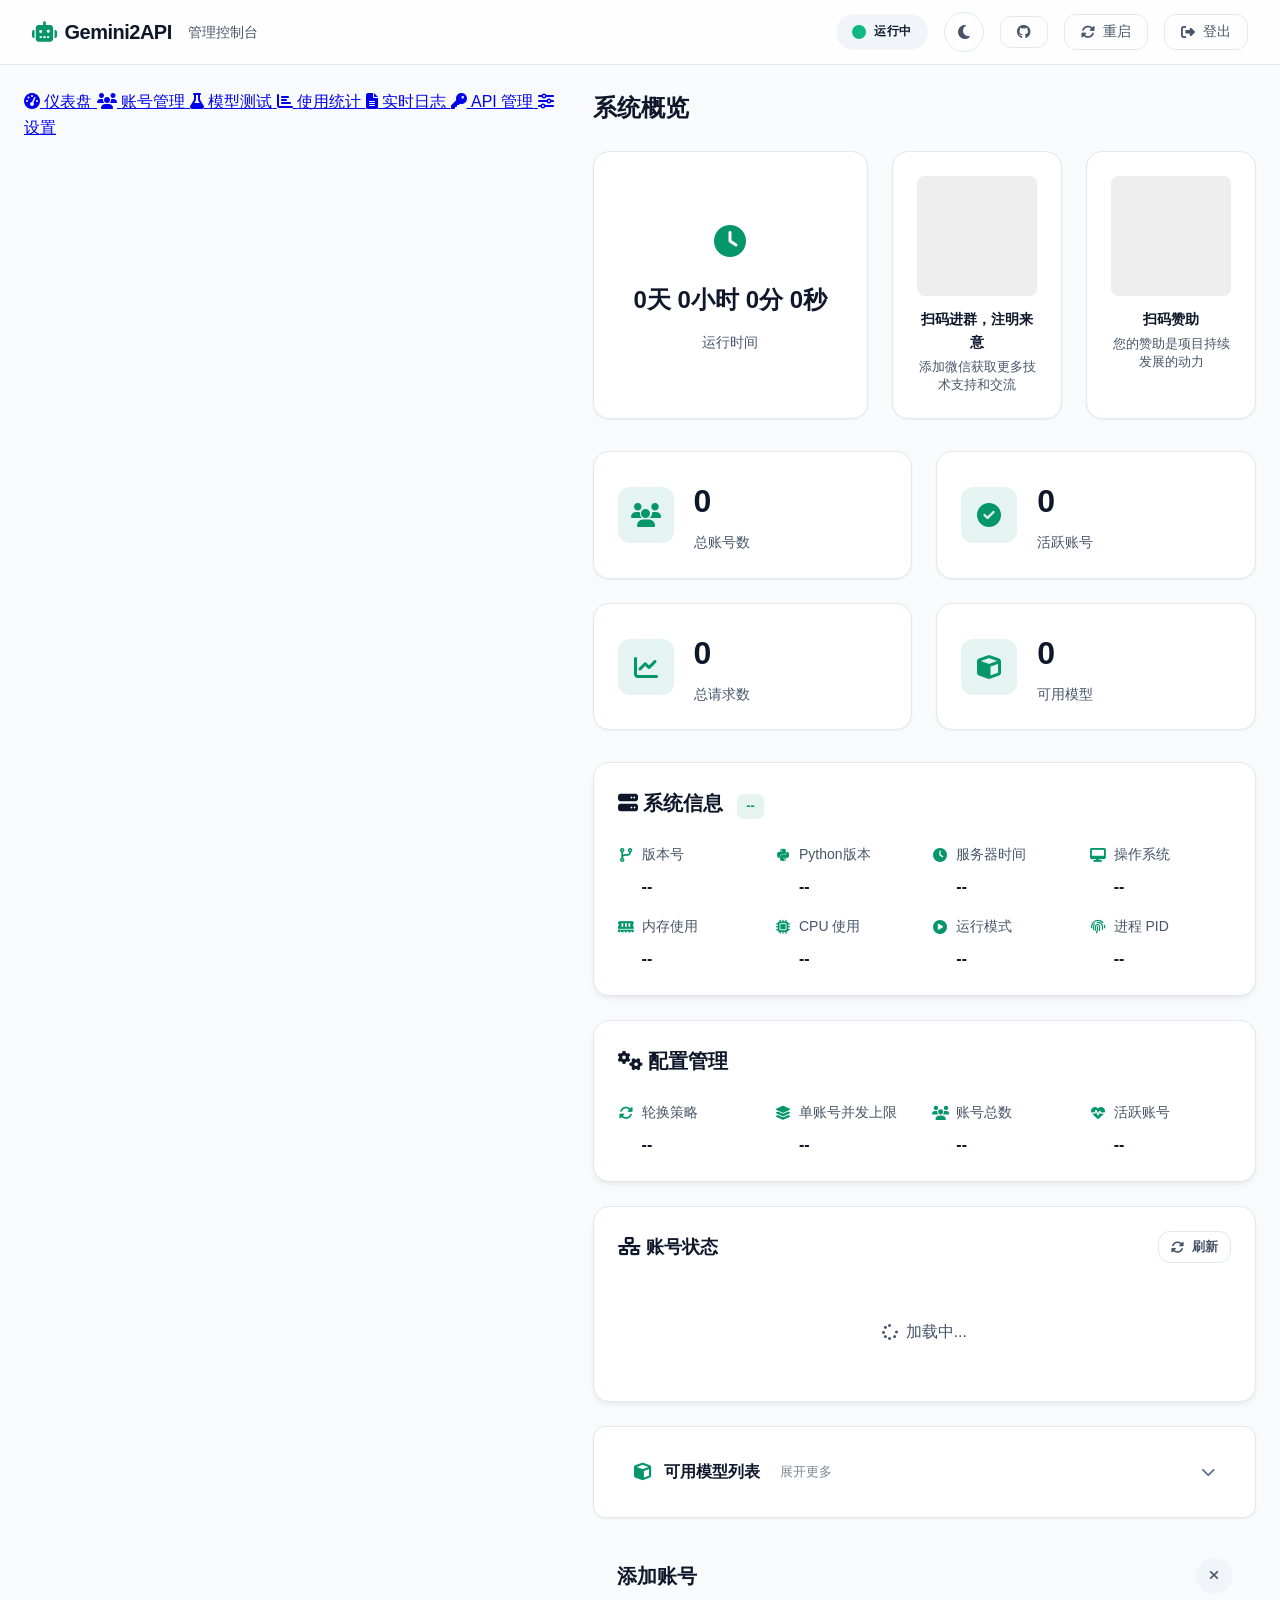
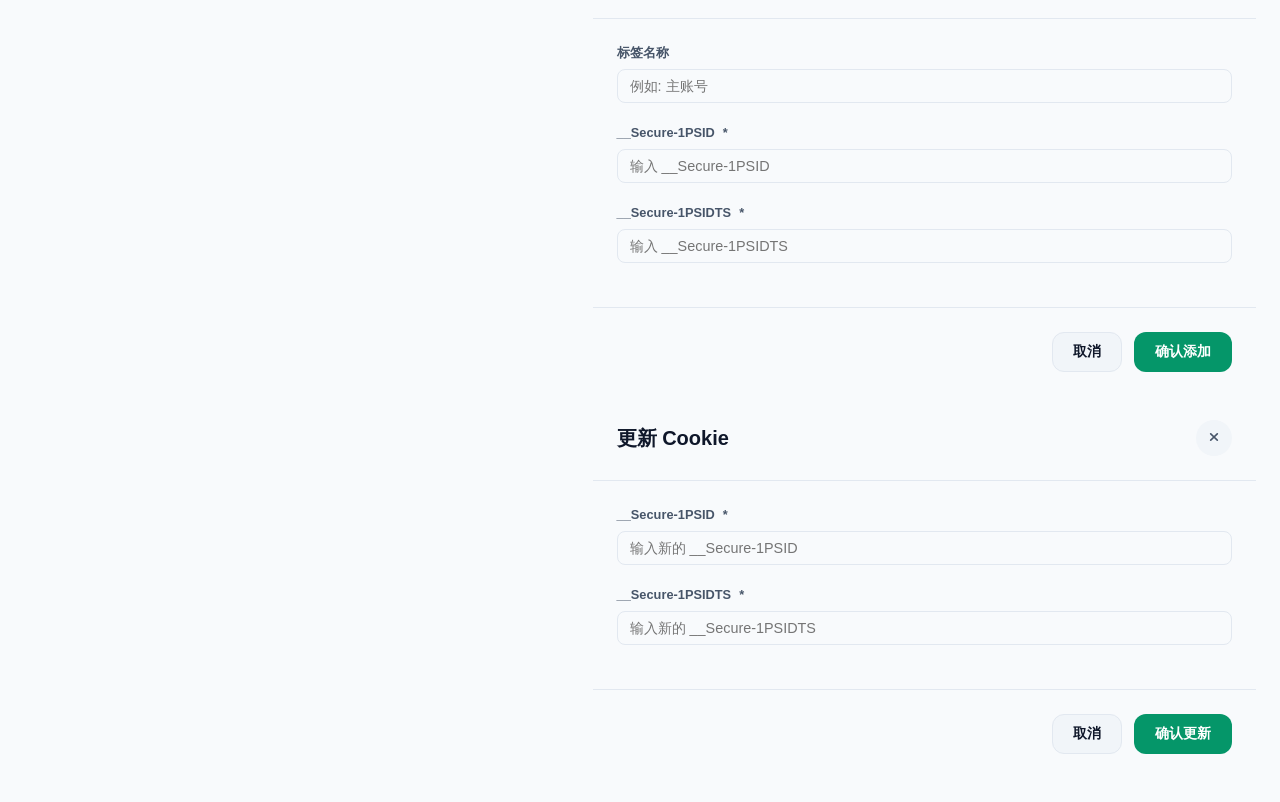
==== static/index.html @ 48ad5b07 "fix: 生图 playground network error 修复 (v1.6.17) 修复：生图 buffered 伪流式路径 generate() 阻塞期间零 SSE 字节，经 Cloudfl" ====
<!DOCTYPE html>
<html lang="zh-CN" id="html-root">
<head>
    <meta charset="UTF-8">
    <meta name="viewport" content="width=device-width, initial-scale=1.0, maximum-scale=5.0, user-scalable=yes">
    <meta name="theme-color" content="#059669">
    <meta name="description" content="Gemini2API Management Console">
    <title>Gemini2API - 管理控制台</title>
    <link rel="stylesheet" href="app/base.css?v=5">
    <link rel="stylesheet" href="app/mobile.css?v=3">
    <link rel="stylesheet" href="https://cdnjs.cloudflare.com/ajax/libs/font-awesome/6.4.0/css/all.min.css">
    <script type="module">
        import { getCurrentTheme } from './app/theme-switcher.js';
        const theme = getCurrentTheme();
        if (theme === 'dark') document.documentElement.setAttribute('data-theme', 'dark');
    </script>
</head>
<body>
    <div class="container">
        <!-- Header will be inserted here by component-loader -->

        <div class="main-content">
            <!-- Sidebar container -->
            <div id="sidebar-container"></div>

            <!-- Content Area -->
            <main class="content" role="main" id="content-container">
                <!-- Sections will be inserted here by component-loader -->
            </main>
        </div>
    </div>

    <!-- Toast Notifications -->
    <div id="toastContainer" class="toast-container"></div>

    <!-- Scripts -->
    <script type="module">
        import { initializeComponents } from './app/component-loader.js';

        (async function() {
            try {
                await initializeComponents();
            } catch (error) {
                console.error('Failed to load components:', error);
                document.body.innerHTML = '<div style="padding:2rem;text-align:center;"><h2>加载失败</h2><p>请刷新页面重试</p></div>';
            }
        })();
    </script>
    <script type="module" src="app/app.js?v=14"></script>
</body>
</html>
---- static/app/base.css ----
/* CSS变量 - 亮色主题（默认） */
:root {
    /* 主色调 */
    --primary-color: #059669;
    --primary-hover: #047857;
    --primary-light: #34d399;

    /* 辅助色 */
    --secondary-color: #10b981;
    --success-color: #10b981;
    --danger-color: #ef4444;
    --warning-color: #f59e0b;
    --info-color: #3b82f6;

    /* 背景色 */
    --bg-primary: #ffffff;
    --bg-secondary: #f8fafc;
    --bg-tertiary: #f1f5f9;
    --bg-glass: rgba(255, 255, 255, 0.8);

    /* 文本色 */
    --text-primary: #0f172a;
    --text-secondary: #475569;
    /* a11y：原 #94a3b8 在白底约 2.6:1 不达 AA；改 #64748b 约 4.8:1 达标 */
    --text-tertiary: #64748b;

    /* 边框和分割线 */
    --border-color: #e2e8f0;
    --border-hover: #cbd5e1;

    /* 阴影 */
    --shadow-sm: 0 1px 2px 0 rgba(0, 0, 0, 0.05);
    --shadow-md: 0 4px 6px -1px rgba(0, 0, 0, 0.05), 0 2px 4px -1px rgba(0, 0, 0, 0.03);
    --shadow-lg: 0 10px 15px -3px rgba(0, 0, 0, 0.05), 0 4px 6px -2px rgba(0, 0, 0, 0.025);
    --shadow-xl: 0 20px 25px -5px rgba(0, 0, 0, 0.05), 0 10px 10px -5px rgba(0, 0, 0, 0.02);
    --shadow-glass: 0 8px 32px 0 rgba(31, 38, 135, 0.07);

    /* 圆角 */
    --radius-sm: 0.375rem;
    --radius-md: 0.5rem;
    --radius-lg: 0.75rem;
    --radius-xl: 1rem;
    --radius-full: 9999px;

    /* 动画 */
    --transition: all 0.2s cubic-bezier(0.4, 0, 0.2, 1);

    /* 辅助色透明度版本 */
    --primary-10: rgba(5, 150, 105, 0.1);
    --primary-20: rgba(5, 150, 105, 0.2);
    --primary-30: rgba(5, 150, 105, 0.3);
    --success-10: rgba(16, 185, 129, 0.1);
    --warning-15: rgba(245, 158, 11, 0.15);
    --danger-10: rgba(239, 68, 68, 0.1);
    --info-10: rgba(59, 130, 246, 0.1);

    /* 遮罩背景 */
    --overlay-bg: rgba(0, 0, 0, 0.6);

    /* 玻璃效果加强版 */
    --bg-glass-strong: rgba(255, 255, 255, 0.95);

    /* 信息/状态背景 */
    --info-bg: rgba(59, 130, 246, 0.08);
    --info-bg-light: rgba(59, 130, 246, 0.04);
    --info-border: rgba(59, 130, 246, 0.2);
    --info-text: #1d4ed8;
    --success-bg: rgba(16, 185, 129, 0.1);
    --success-text: #059669;
    --danger-bg: rgba(239, 68, 68, 0.1);
    --danger-text: #dc2626;

    /* 代码块和日志区域 */
    --code-bg: #1e1e1e;
    --code-text: #d4d4d4;
}

/* CSS变量 - 暗黑主题 */
[data-theme="dark"] {
    --primary-color: #34d399;
    --primary-hover: #10b981;
    --primary-light: #6ee7b7;

    --secondary-color: #34d399;
    --success-color: #34d399;
    --danger-color: #f87171;
    --warning-color: #fbbf24;
    --bg-primary: #1e293b;
    --bg-secondary: #0f172a;
    --bg-tertiary: #334155;
    --bg-glass: rgba(30, 41, 59, 0.85);
    --bg-glass-strong: rgba(15, 23, 42, 0.95);

    --text-primary: #f1f5f9;
    --text-secondary: #94a3b8;
    --text-tertiary: #64748b;

    --border-color: #334155;
    --border-hover: #475569;

    --shadow-sm: 0 1px 2px 0 rgba(0, 0, 0, 0.3);
    --shadow-md: 0 4px 6px -1px rgba(0, 0, 0, 0.4);
    --shadow-lg: 0 10px 15px -3px rgba(0, 0, 0, 0.5);
    --shadow-xl: 0 20px 25px -5px rgba(0, 0, 0, 0.6);
    --shadow-glass: 0 8px 32px 0 rgba(0, 0, 0, 0.3);

    --primary-10: rgba(52, 211, 153, 0.1);
    --primary-20: rgba(52, 211, 153, 0.2);
    --primary-30: rgba(52, 211, 153, 0.3);
    --success-10: rgba(52, 211, 153, 0.1);
    --warning-15: rgba(251, 191, 36, 0.15);
    --danger-10: rgba(248, 113, 113, 0.1);
    --info-10: rgba(96, 165, 250, 0.1);

    --overlay-bg: rgba(0, 0, 0, 0.8);

    --code-bg: #0d1117;
    --code-text: #e6edf3;

    --info-bg: rgba(59, 130, 246, 0.1);
    --info-bg-light: rgba(59, 130, 246, 0.05);
    --info-border: rgba(59, 130, 246, 0.2);
    --info-text: #93c5fd;
    --info-color: #60a5fa;

    --success-bg: rgba(52, 211, 153, 0.1);
    --success-text: #6ee7b7;
    --danger-bg: rgba(248, 113, 113, 0.1);
    --danger-text: #fca5a5;
}

/* 基础样式 */
* {
    margin: 0;
    padding: 0;
    box-sizing: border-box;
}

body {
    font-family: -apple-system, BlinkMacSystemFont, 'Segoe UI', Roboto, 'Helvetica Neue', Arial, sans-serif;
    background: var(--bg-secondary);
    color: var(--text-primary);
    line-height: 1.6;
    transition: background-color 0.3s ease, color 0.3s ease;
}

/* 滚动条美化 */
::-webkit-scrollbar {
    width: 8px;
    height: 8px;
}

::-webkit-scrollbar-track {
    background: transparent;
}

::-webkit-scrollbar-thumb {
    background: var(--border-color);
    border-radius: 4px;
}

::-webkit-scrollbar-thumb:hover {
    background: var(--text-tertiary);
}

/* 容器 */
.container {
    display: flex;
    flex-direction: column;
    min-height: 100vh;
}

/* 主要内容区域 */
.main-content {
    display: flex;
    flex: 1;
    max-width: 1600px;
    width: 100%;
    margin: 0 auto;
    padding: 1.5rem;
    gap: 1.5rem;
}

/* 内容区域 */
.content {
    flex: 1;
    padding: 0;
}

/* Section */
.section {
    display: none;
    animation: fadeIn 0.3s ease;
}

.section.active {
    display: block;
}

.section h2 {
    font-size: 1.5rem;
    font-weight: 700;
    margin-bottom: 1.5rem;
    color: var(--text-primary);
}

.section-header {
    display: flex;
    align-items: center;
    justify-content: space-between;
    margin-bottom: 1.5rem;
}

/* 统计卡片网格 */
.stats-grid {
    display: grid;
    grid-template-columns: repeat(auto-fit, minmax(250px, 1fr));
    gap: 1.5rem;
    margin-bottom: 2rem;
}

.stat-card {
    background: var(--bg-primary);
    border: 1px solid var(--border-color);
    border-radius: var(--radius-xl);
    padding: 1.5rem;
    display: flex;
    align-items: center;
    gap: 1rem;
    transition: var(--transition);
    box-shadow: var(--shadow-sm);
}

.stat-card:hover {
    box-shadow: var(--shadow-md);
    transform: translateY(-2px);
}

.stat-icon {
    width: 48px;
    height: 48px;
    border-radius: var(--radius-lg);
    display: flex;
    align-items: center;
    justify-content: center;
    font-size: 1.5rem;
    flex-shrink: 0;
}

.stat-icon.primary {
    background: var(--primary-10);
    color: var(--primary-color);
}

.stat-icon.success {
    background: var(--success-10);
    color: var(--success-color);
}

.stat-icon.warning {
    background: var(--warning-15);
    color: var(--warning-color);
}

.stat-icon.danger {
    background: var(--danger-10);
    color: var(--danger-color);
}

.stat-icon.info {
    background: var(--info-10);
    color: var(--info-color);
}

.stat-info {
    flex: 1;
}

.stat-info h3 {
    font-size: 1.75rem;
    font-weight: 700;
    color: var(--text-primary);
    margin-bottom: 0.25rem;
}

.stat-info p {
    font-size: 0.875rem;
    color: var(--text-secondary);
}

/* 卡片 */
.card {
    background: var(--bg-primary);
    border: 1px solid var(--border-color);
    border-radius: var(--radius-xl);
    padding: 1.5rem;
    box-shadow: var(--shadow-sm);
    transition: var(--transition);
    margin-bottom: 1.5rem;
}

.card-header {
    display: flex;
    align-items: center;
    justify-content: space-between;
    margin-bottom: 1rem;
    padding-bottom: 1rem;
    border-bottom: 1px solid var(--border-color);
}

.card-header h3 {
    font-size: 1.125rem;
    font-weight: 600;
    color: var(--text-primary);
}

/* 信息网格 */
.info-grid {
    display: grid;
    grid-template-columns: repeat(auto-fit, minmax(200px, 1fr));
    gap: 1rem;
}

.info-item {
    display: flex;
    flex-direction: column;
    gap: 0.5rem;
}

.info-label {
    font-size: 0.875rem;
    color: var(--text-secondary);
    display: flex;
    align-items: center;
    gap: 0.5rem;
}

.info-value {
    font-size: 1rem;
    font-weight: 600;
    color: var(--text-primary);
}

/* 按钮 */
.btn {
    display: inline-flex;
    align-items: center;
    justify-content: center;
    gap: 0.5rem;
    padding: 0.625rem 1.25rem;
    border: 1px solid transparent;
    border-radius: var(--radius-lg);
    font-size: 0.875rem;
    font-weight: 600;
    cursor: pointer;
    transition: var(--transition);
    text-decoration: none;
    background: none;
}

.btn:active {
    transform: scale(0.98);
}

.btn-primary {
    background: var(--primary-color);
    color: #ffffff;
}

.btn-primary:hover {
    background: var(--primary-hover);
    box-shadow: 0 4px 6px -1px var(--primary-20);
}

.btn-danger {
    background: var(--bg-primary);
    color: var(--danger-color);
    border-color: var(--danger-color);
}

.btn-danger:hover {
    background: var(--danger-color);
    color: #ffffff;
}

.btn-outline {
    background: transparent;
    color: var(--text-secondary);
    border-color: var(--border-color);
}

.btn-outline:hover {
    background: var(--bg-tertiary);
    border-color: var(--primary-color);
    color: var(--primary-color);
}

.btn-sm {
    padding: 0.375rem 0.75rem;
    font-size: 0.8125rem;
}

.btn-success {
    background: var(--success-color);
    color: #fff;
    border-color: var(--success-color);
}

.btn-success:hover {
    opacity: 0.9;
}

.btn-secondary {
    background: var(--bg-tertiary);
    color: var(--text-primary);
    border-color: var(--border-color);
}

.btn-secondary:hover {
    background: var(--bg-secondary);
    border-color: var(--border-hover, var(--primary-color));
}

.btn-lg {
    padding: 0.875rem 1.5rem;
    font-size: 1rem;
}

/* 表单 */
.form-group {
    margin-bottom: 1.25rem;
}

.form-label {
    display: block;
    margin-bottom: 0.5rem;
    font-size: 0.875rem;
    font-weight: 600;
    color: var(--text-primary);
}

.form-control {
    width: 100%;
    padding: 0.75rem 1rem;
    border: 1px solid var(--border-color);
    border-radius: var(--radius-lg);
    font-size: 0.9rem;
    transition: var(--transition);
    background: var(--bg-secondary);
    color: var(--text-primary);
}

.form-control:focus {
    outline: none;
    border-color: var(--primary-color);
    background: var(--bg-primary);
    box-shadow: 0 0 0 4px var(--primary-10);
}

.form-hint {
    display: block;
    margin-top: 0.375rem;
    font-size: 0.8125rem;
    color: var(--text-tertiary);
}

select.form-control {
    cursor: pointer;
    appearance: none;
    -webkit-appearance: none;
}

select.form-control option {
    background: var(--bg-primary);
    color: var(--text-primary);
}

textarea.form-control {
    min-height: 120px;
    resize: vertical;
}

/* 徽章 */
.badge {
    display: inline-flex;
    align-items: center;
    gap: 0.375rem;
    padding: 0.25rem 0.75rem;
    border-radius: var(--radius-full);
    font-size: 0.8125rem;
    font-weight: 600;
}

.badge-success {
    background: var(--success-10);
    color: var(--success-color);
}

.badge-danger {
    background: var(--danger-10);
    color: var(--danger-color);
}

.badge-warning {
    background: var(--warning-15);
    color: var(--warning-color);
}

.badge-info {
    background: var(--info-10);
    color: var(--info-color);
}

.badge-secondary {
    background: var(--bg-tertiary);
    color: var(--text-secondary);
}

/* Toast 通知 */
.toast-container {
    position: fixed;
    top: 1rem;
    right: 1rem;
    z-index: 1001;
    display: flex;
    flex-direction: column;
    gap: 0.5rem;
    pointer-events: none;
}

.toast {
    background: var(--bg-primary);
    border: 1px solid var(--border-color);
    border-radius: var(--radius-lg);
    padding: 1rem 1.5rem;
    box-shadow: var(--shadow-lg);
    min-width: 300px;
    opacity: 0;
    transform: translateX(100%);
    transition: all 0.3s ease;
    pointer-events: auto;
    display: flex;
    align-items: center;
    gap: 0.6rem;
}

.toast.show {
    opacity: 1;
    transform: translateX(0);
}

.toast-success {
    border-left: 4px solid var(--success-color);
}

.toast-error {
    border-left: 4px solid var(--danger-color);
}

.toast-info {
    border-left: 4px solid var(--info-color);
}

.toast-warning {
    border-left: 4px solid var(--warning-color);
}

/* 模态框 */
.modal-overlay {
    position: fixed;
    top: 0;
    left: 0;
    right: 0;
    background: var(--overlay-bg);
    z-index: 999;
    display: none;
    align-items: center;
    justify-content: center;
    opacity: 0;
    transition: opacity 0.3s ease;
}

.modal-overlay.active {
    display: flex;
    opacity: 1;
}

@keyframes modalIn {
    from { opacity: 0; transform: translateY(-10px); }
    to { opacity: 1; transform: translateY(0); }
}

.modal-header {
    display: flex;
    align-items: center;
    justify-content: space-between;
    padding: 1.5rem;
    border-bottom: 1px solid var(--border-color);
}

.modal-header h3 {
    font-size: 1.25rem;
    font-weight: 700;
    color: var(--text-primary);
}

.modal-close {
    width: 36px;
    height: 36px;
    border-radius: 50%;
    border: none;
    background: var(--bg-tertiary);
    color: var(--text-secondary);
    cursor: pointer;
    display: flex;
    align-items: center;
    justify-content: center;
    transition: var(--transition);
}

.modal-close:hover {
    background: var(--danger-color);
    color: #ffffff;
}

.modal-body {
    padding: 1.5rem;
    overflow-y: auto;
}

.modal-footer {
    display: flex;
    align-items: center;
    justify-content: flex-end;
    gap: 0.75rem;
    padding: 1.5rem;
    border-top: 1px solid var(--border-color);
}

/* 表格 */
.table-container {
    overflow-x: auto;
    border-radius: var(--radius-lg);
    border: 1px solid var(--border-color);
}

table {
    width: 100%;
    border-collapse: collapse;
    background: var(--bg-primary);
}

th {
    background: var(--bg-tertiary);
    padding: 0.875rem 1rem;
    text-align: left;
    font-size: 0.875rem;
    font-weight: 600;
    color: var(--text-secondary);
    border-bottom: 1px solid var(--border-color);
}

td {
    padding: 0.875rem 1rem;
    border-bottom: 1px solid var(--border-color);
    font-size: 0.875rem;
    color: var(--text-primary);
}

tr:last-child td {
    border-bottom: none;
}

tr:hover {
    background: var(--bg-secondary);
}

/* 账户卡片 */
.accounts-grid {
    display: grid;
    grid-template-columns: repeat(auto-fill, minmax(300px, 1fr));
    gap: 1.5rem;
}

.account-card {
    background: var(--bg-primary);
    border: 1px solid var(--border-color);
    border-radius: var(--radius-xl);
    padding: 1.5rem;
    transition: var(--transition);
}

.account-card:hover {
    box-shadow: var(--shadow-md);
    transform: translateY(-2px);
}

.account-card-header {
    display: flex;
    align-items: center;
    justify-content: space-between;
    margin-bottom: 1rem;
}

.account-detail {
    display: flex;
    justify-content: space-between;
    padding: 0.5rem 0;
    font-size: 0.875rem;
}

.account-actions {
    display: flex;
    gap: 0.5rem;
    margin-top: 1rem;
}

/* 提供商状态网格 */
.provider-status-grid {
    display: grid;
    grid-template-columns: repeat(auto-fill, minmax(250px, 1fr));
    gap: 1rem;
}

.provider-card {
    background: var(--bg-primary);
    border: 1px solid var(--border-color);
    border-radius: var(--radius-lg);
    padding: 1rem;
    transition: var(--transition);
}

.provider-card:hover {
    box-shadow: var(--shadow-md);
}

/* 系统信息面板 */
.system-info-panel {
    background: var(--bg-primary);
    border: 1px solid var(--border-color);
    border-radius: var(--radius-xl);
    padding: 1.5rem;
    margin-bottom: 1.5rem;
}

.system-info-header {
    display: flex;
    align-items: center;
    justify-content: space-between;
    margin-bottom: 1.5rem;
}

.system-info-header h3 {
    font-size: 1.125rem;
    font-weight: 600;
    color: var(--text-primary);
}

/* 日志容器 */
.logs-container {
    background: var(--code-bg);
    border-radius: var(--radius-lg);
    padding: 1rem;
    height: 500px;
    overflow-y: auto;
    font-family: 'Courier New', monospace;
    font-size: 0.8125rem;
}

.log-entry {
    padding: 0.5rem;
    margin-bottom: 0.25rem;
    border-radius: var(--radius-sm);
    display: flex;
    gap: 0.75rem;
}

.log-time {
    color: var(--text-tertiary);
    flex-shrink: 0;
}

.log-level-info {
    color: var(--info-color);
}

.log-level-error {
    color: var(--danger-color);
}

.log-level-warn {
    color: var(--warning-color);
}

.log-level-debug {
    color: var(--text-tertiary);
}

.log-message {
    color: var(--code-text);
    flex: 1;
}

/* Playground */
.playground-container {
    display: grid;
    grid-template-columns: 1fr 1fr;
    gap: 1.5rem;
}

.playground-panel {
    background: var(--bg-primary);
    border: 1px solid var(--border-color);
    border-radius: var(--radius-xl);
    padding: 1.5rem;
}

.response-area {
    background: var(--code-bg);
    color: var(--code-text);
    border-radius: var(--radius-lg);
    padding: 1rem;
    min-height: 300px;
    font-family: 'Courier New', monospace;
    font-size: 0.875rem;
    white-space: pre-wrap;
    word-wrap: break-word;
}

/* 空状态 */
.empty-state {
    text-align: center;
    padding: 3rem 1rem;
    color: var(--text-tertiary);
}

.empty-state i {
    font-size: 3rem;
    margin-bottom: 1rem;
    opacity: 0.5;
}

/* 加载动画 */
.loading-spinner {
    display: inline-block;
    width: 20px;
    height: 20px;
    border: 3px solid var(--border-color);
    border-top-color: var(--primary-color);
    border-radius: 50%;
    animation: spin 0.8s linear infinite;
}

/* 工具类 */
.text-muted {
    color: var(--text-tertiary);
}

.text-success {
    color: var(--success-color);
}

.text-danger {
    color: var(--danger-color);
}

.hidden {
    display: none !important;
}

.flex {
    display: flex;
}

.items-center {
    align-items: center;
}

.justify-between {
    justify-content: space-between;
}

/* 主题切换按钮 */
.theme-toggle {
    display: inline-flex;
    align-items: center;
    justify-content: center;
    width: 40px;
    height: 40px;
    padding: 0;
    background: var(--bg-tertiary);
    color: var(--text-secondary);
    border: 1px solid var(--border-color);
    border-radius: 50%;
    cursor: pointer;
    font-size: 1.125rem;
    transition: var(--transition);
}

.theme-toggle:hover {
    background: var(--bg-secondary);
    border-color: var(--primary-color);
    transform: translateY(-2px);
    box-shadow: var(--shadow-md);
}

.theme-toggle .fa-sun {
    display: none;
}

.theme-toggle .fa-moon {
    display: inline-block;
}

[data-theme="dark"] .theme-toggle .fa-sun {
    display: inline-block;
}

[data-theme="dark"] .theme-toggle .fa-moon {
    display: none;
}

/* 移动端菜单按钮 */
.mobile-menu-toggle {
    display: none;
    background: var(--bg-tertiary);
    border: 1px solid var(--border-color);
    border-radius: var(--radius-lg);
    font-size: 1.25rem;
    color: var(--text-primary);
    cursor: pointer;
    padding: 0.5rem;
    transition: var(--transition);
    width: 40px;
    height: 40px;
    align-items: center;
    justify-content: center;
}

.mobile-menu-toggle:hover {
    background: var(--bg-secondary);
    border-color: var(--primary-color);
    color: var(--primary-color);
}

/* Details/Summary */
details {
    background: var(--bg-secondary);
    border: 1px solid var(--border-color);
    border-radius: var(--radius-lg);
    padding: 1rem;
    margin-bottom: 1rem;
}

summary {
    cursor: pointer;
    font-weight: 600;
    color: var(--text-primary);
    user-select: none;
}

summary:hover {
    color: var(--primary-color);
}

/* 模型列表 */
.models-list {
    display: flex;
    flex-wrap: wrap;
    gap: 0.5rem;
    margin-top: 0.5rem;
}

.model-tag {
    display: inline-block;
    padding: 0.25rem 0.75rem;
    background: var(--bg-tertiary);
    border-radius: var(--radius-full);
    font-size: 0.75rem;
    color: var(--text-secondary);
}

/* 配置项 */
.config-grid {
    display: grid;
    grid-template-columns: repeat(auto-fit, minmax(250px, 1fr));
    gap: 1rem;
}

.config-item {
    display: flex;
    flex-direction: column;
    gap: 0.5rem;
}

.config-key {
    font-size: 0.875rem;
    font-weight: 600;
    color: var(--text-secondary);
}

.config-value {
    font-size: 1rem;
    color: var(--text-primary);
    font-family: 'Courier New', monospace;
}

/* 动画 */
@keyframes fadeIn {
    from {
        opacity: 0;
    }
    to {
        opacity: 1;
    }
}

@keyframes pulse {
    0%, 100% {
        opacity: 1;
    }
    50% {
        opacity: 0.5;
    }
}

@keyframes spin {
    to {
        transform: rotate(360deg);
    }
}

@keyframes modalIn {
    from {
        opacity: 0;
        transform: scale(0.95);
    }
    to {
        opacity: 1;
        transform: scale(1);
    }
}

/* ===== 无障碍 a11y ===== */
/* 键盘可见焦点环（WCAG 2.4.7）：仅键盘聚焦时出现，不影响鼠标点击体验 */
:focus-visible {
    outline: 2px solid var(--primary-color);
    outline-offset: 2px;
}

/* 暗色主题：主色 #34d399 偏亮，白字对比度仅 ~1.9:1；改用深色字 ~9:1 达 AA */
[data-theme="dark"] .btn-primary,
[data-theme="dark"] .btn-success {
    color: #0b1f17;
}
---- static/app/mobile.css ----
/* ========================================
   移动端优化样式
   ======================================== */

/* 移动端汉堡菜单按钮 */
.mobile-menu-toggle {
    display: none;
    background: var(--bg-tertiary);
    border: 1px solid var(--border-color);
    border-radius: var(--radius-lg);
    font-size: 1.25rem;
    color: var(--text-primary);
    cursor: pointer;
    padding: 0.5rem;
    transition: var(--transition);
    width: 40px;
    height: 40px;
    align-items: center;
    justify-content: center;
}

.mobile-menu-toggle:hover {
    background: var(--bg-secondary);
    border-color: var(--primary-color);
    color: var(--primary-color);
}

/* ========================================
   移动端适配 (最大宽度 768px)
   ======================================== */
@media (max-width: 768px) {
    /* 显示汉堡菜单按钮 */
    .mobile-menu-toggle {
        display: flex !important;
    }

    /* 主内容区域 */
    .main-content {
        flex-direction: column;
        gap: 1rem;
        padding: 1rem;
    }

    /* 侧边栏移动端样式 */
    .sidebar {
        width: 100%;
        border: none;
        border-radius: var(--radius-xl);
        padding: 0.5rem;
    }

    /* 内容区域 */
    .content {
        padding: 0;
    }

    .section h2 {
        font-size: 1.25rem;
        margin-bottom: 1rem;
    }

    /* 统计卡片 */
    .stats-grid {
        grid-template-columns: repeat(2, 1fr);
        gap: 0.75rem;
    }

    .stat-card {
        padding: 0.875rem;
        border-radius: var(--radius-lg);
    }

    .stat-icon {
        width: 40px;
        height: 40px;
        font-size: 1.125rem;
    }

    .stat-info h3 {
        font-size: 1.25rem;
    }

    .stat-info p {
        font-size: 0.75rem;
    }

    .form-control {
        padding: 0.625rem 0.875rem;
        font-size: 0.875rem;
        border-radius: var(--radius-md);
    }

    textarea.form-control {
        min-height: 100px;
    }

    /* 按钮优化 */
    .btn {
        padding: 0.625rem 1rem;
        font-size: 0.8125rem;
        border-radius: var(--radius-md);
    }

    /* 信息网格 */
    .info-grid {
        grid-template-columns: 1fr;
        gap: 0.75rem;
    }

    .info-item {
        padding: 0.75rem;
        flex-direction: column;
        align-items: flex-start;
        gap: 0.5rem;
        border-radius: var(--radius-md);
        background: var(--bg-secondary);
    }

    .info-label {
        font-size: 0.75rem;
        font-weight: 500;
        color: var(--text-secondary);
    }

    .info-value {
        font-size: 0.875rem;
        font-weight: 600;
        color: var(--text-primary);
    }

    /* 账户卡片 */
    .accounts-grid {
        grid-template-columns: 1fr;
        gap: 0.75rem;
    }

    /* 日志容器 */
    .logs-container {
        height: calc(100vh - 280px);
        min-height: 300px;
        font-size: 0.6875rem;
        line-height: 1.4;
        border-radius: var(--radius-sm);
    }

    /* Toast 通知 */
    .toast-container {
        left: 1rem;
        right: 1rem;
        bottom: 1rem;
        pointer-events: none;
    }

    /* 模态框 */
    .modal-content {
        max-width: 95%;
        max-height: 90vh;
        margin: 5vh auto;
        padding: 1rem;
        border-radius: var(--radius-xl);
    }

    .modal-header {
        padding: 1rem;
        margin: -1rem -1rem 1rem -1rem;
        border-bottom: 1px solid var(--border-color);
    }

    .modal-header h3 {
        font-size: 1.125rem;
    }

    .modal-close {
        width: 32px;
        height: 32px;
        font-size: 1.25rem;
    }

    .modal-body {
        padding: 0;
        max-height: calc(90vh - 140px);
    }

    /* Playground */
    .playground-container {
        grid-template-columns: 1fr;
        gap: 1rem;
    }

    /* 配置网格 */
    .config-grid {
        grid-template-columns: 1fr;
        gap: 0.75rem;
    }
}

/* ========================================
   小屏幕移动设备 (最大宽度 480px)
   ======================================== */
@media (max-width: 480px) {
    /* 统计卡片 */
    .stats-grid {
        grid-template-columns: 1fr;
        gap: 0.625rem;
    }

    .stat-icon {
        width: 36px;
        height: 36px;
        font-size: 1rem;
    }

    .stat-info h3 {
        font-size: 1.125rem;
    }

    /* 表单控件 */
    .form-control {
        font-size: 16px; /* 防止iOS自动缩放 */
    }

    select.form-control {
        font-size: 16px;
    }

    /* Section标题 */
    .section h2 {
        font-size: 1.125rem;
    }

    /* 日志 */
    .logs-container {
        font-size: 0.625rem;
        padding: 0.5rem;
        height: calc(100vh - 260px);
    }

    .log-entry {
        padding: 0.3125rem;
        font-size: 0.625rem;
    }

    /* Toast */
    .toast {
        font-size: 0.75rem;
        padding: 0.625rem 0.75rem;
    }

    /* 模态框进一步优化 */
    .modal {
        width: 98%;
        max-width: 98%;
        padding: 0.75rem;
    }

    .modal-header {
        padding: 0.75rem;
        margin: -0.75rem -0.75rem 0.75rem -0.75rem;
    }

    .modal-header h3 {
        font-size: 1rem;
    }

    .modal-close {
        width: 28px;
        height: 28px;
        font-size: 1rem;
    }
}

/* ========================================
   触摸优化
   ======================================== */
@media (hover: none) and (pointer: coarse) {
    /* 增加可点击区域 */
    .btn {
        min-height: 44px;
        padding: 0.625rem 1rem;
    }

    .logs-container {
        -webkit-overflow-scrolling: touch;
    }
}

/* ========================================
   打印样式
   ======================================== */
@media print {
    .mobile-menu-toggle,
    .theme-toggle,
    .btn,
    .modal-overlay {
        display: none !important;
    }

    .main-content {
        flex-direction: column;
    }

    .content {
        padding: 0;
    }

    .section {
        display: block !important;
        page-break-after: always;
    }
}

/* ========================================
   辅助功能优化
   ======================================== */
@media (prefers-reduced-motion: reduce) {
    *,
    *::before,
    *::after {
        animation-duration: 0.01ms !important;
        animation-iteration-count: 1 !important;
        transition-duration: 0.01ms !important;
    }
}
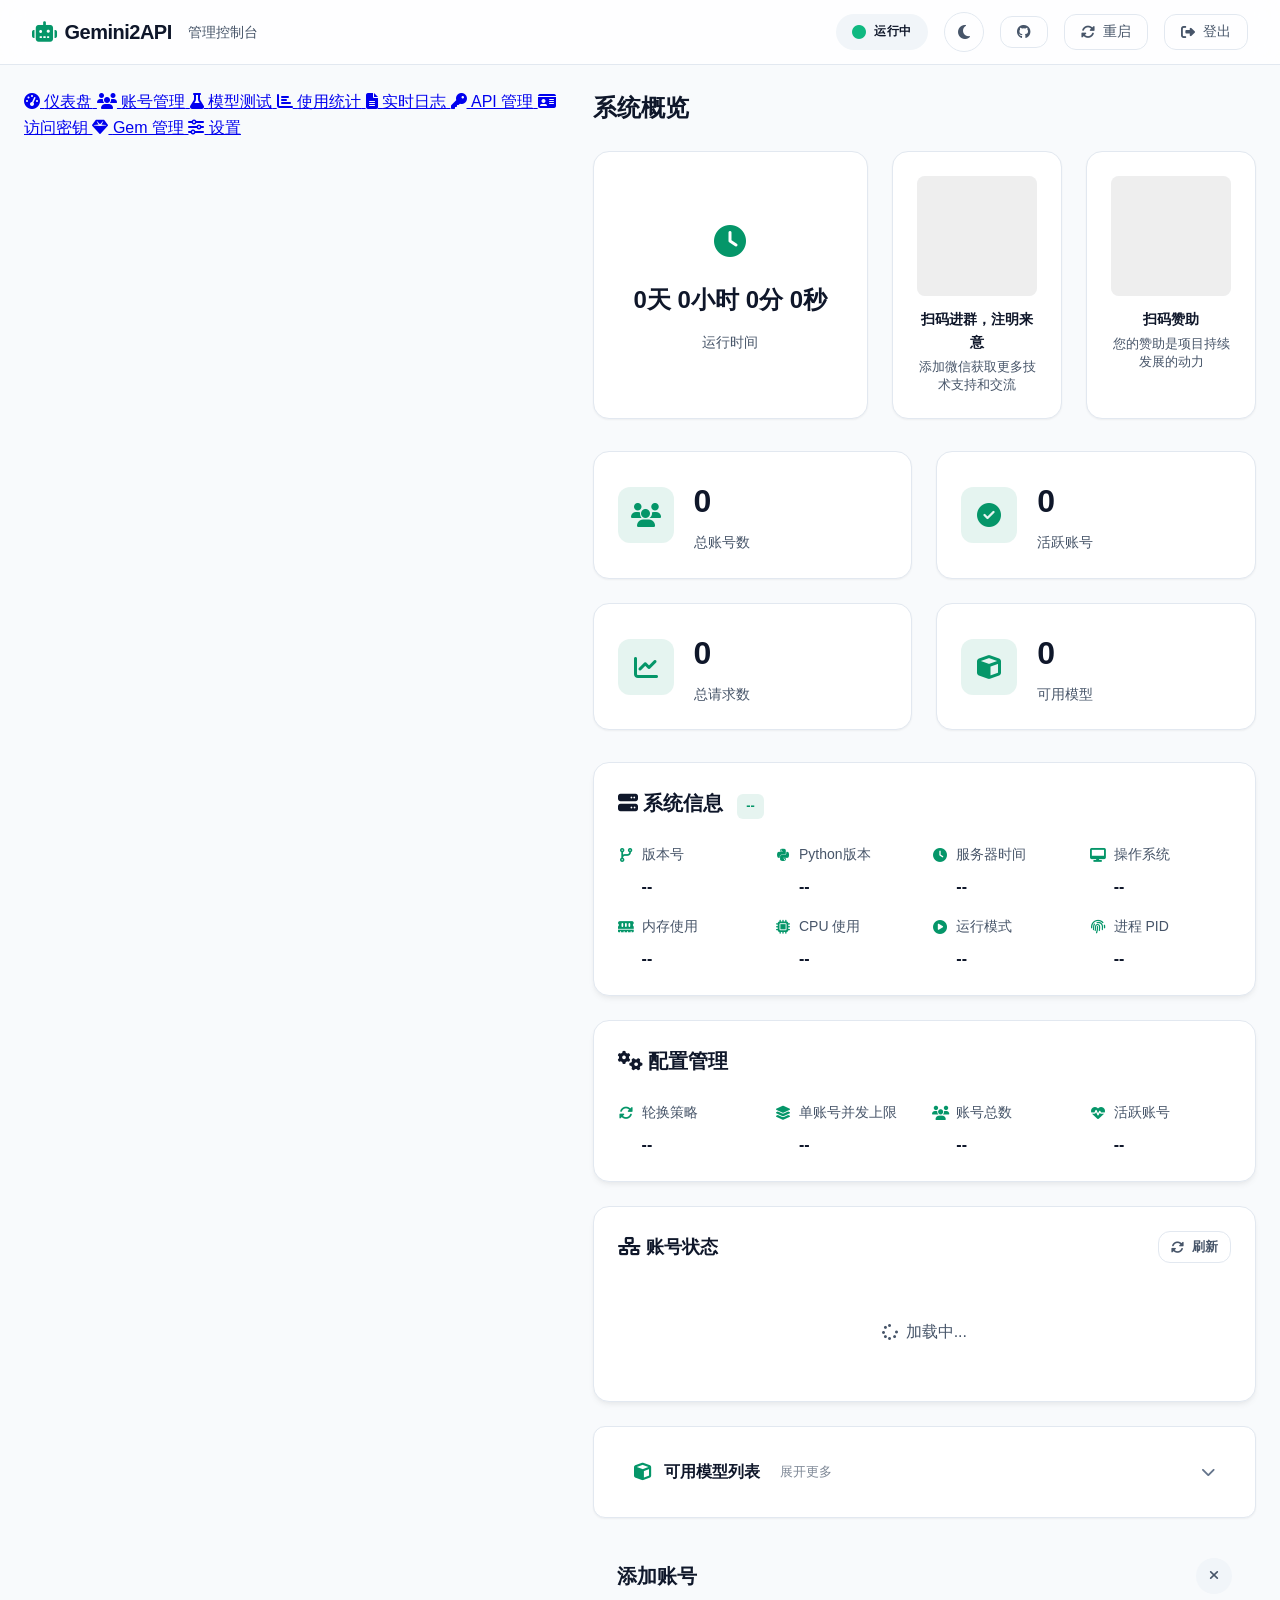
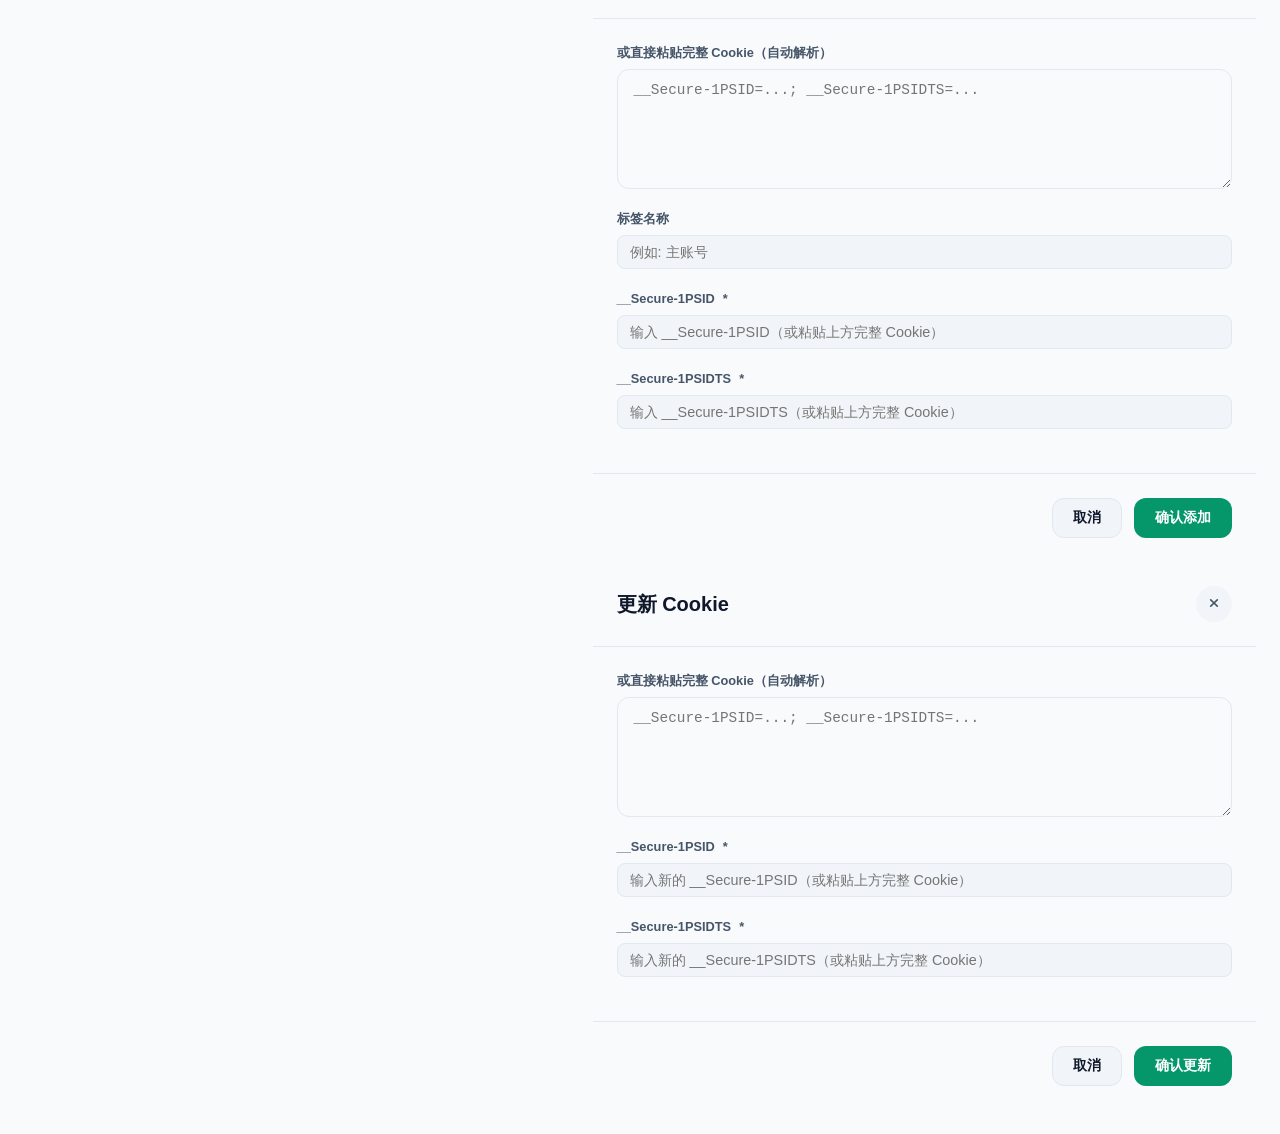
==== commit bbe8c8e2: "feat(access-keys): 面板新增访问密钥页 列表展示名称、密钥明文（带复制按钮）、状态徽章（有效/未激活/停用/过期/超额）、 有效期、用量、权限范围与操作；签发表单支持名称、数量、绝对" ====
--- a/static/index.html
+++ b/static/index.html
@@ -6,6 +6,7 @@
     <meta name="theme-color" content="#059669">
     <meta name="description" content="Gemini2API Management Console">
     <title>Gemini2API - 管理控制台</title>
+    <link rel="icon" type="image/png" href="components/logo.png?v=1">
     <link rel="stylesheet" href="app/base.css?v=5">
     <link rel="stylesheet" href="app/mobile.css?v=3">
     <link rel="stylesheet" href="https://cdnjs.cloudflare.com/ajax/libs/font-awesome/6.4.0/css/all.min.css">
@@ -46,6 +47,6 @@
             }
         })();
     </script>
-    <script type="module" src="app/app.js?v=14"></script>
+    <script type="module" src="app/app.js?v=17"></script>
 </body>
 </html>
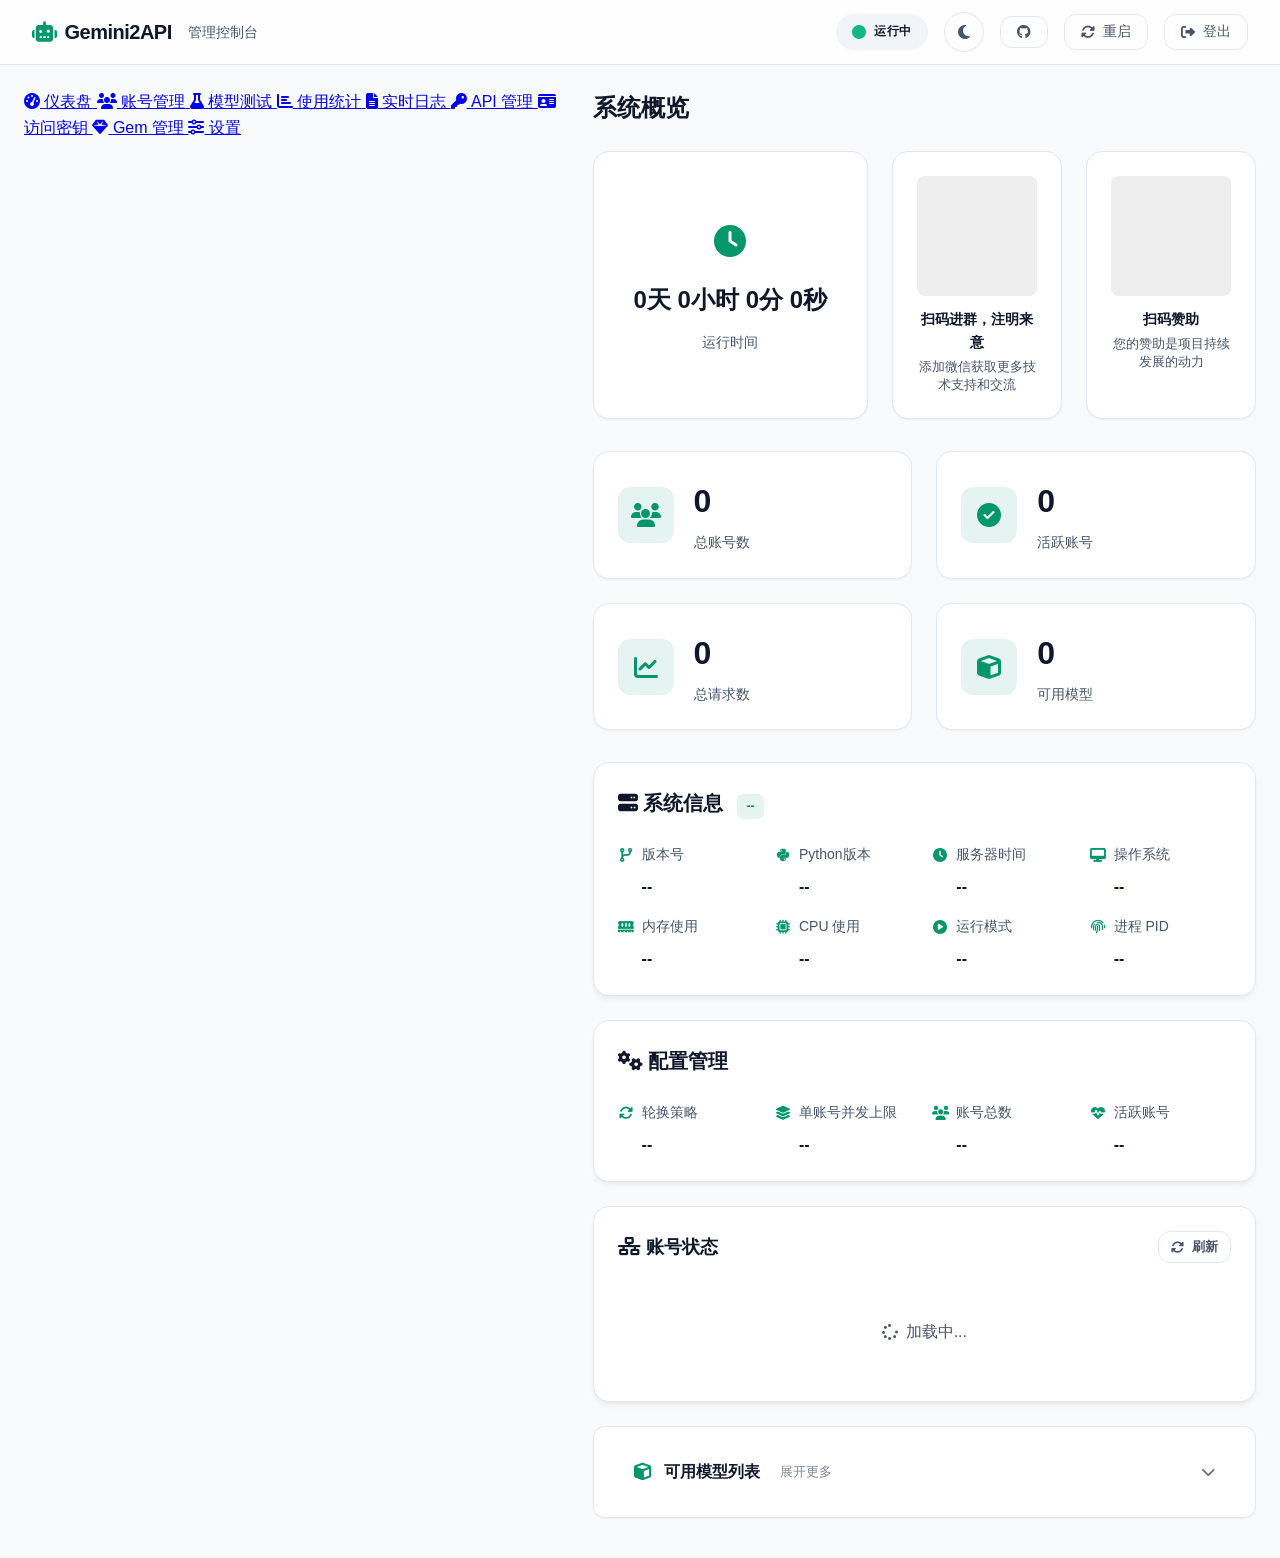
==== commit b2795287: "feat(panel): 「更新 Cookie」可粘贴整段 Cookie 请求头（含 OSID），五语言文案 - 弹窗新增「整段 Cookie」输入框：psid / psidts 从整段里读，以 co" ====
--- a/static/index.html
+++ b/static/index.html
@@ -47,6 +47,6 @@
             }
         })();
     </script>
-    <script type="module" src="app/app.js?v=17"></script>
+    <script type="module" src="app/app.js?v=19"></script>
 </body>
 </html>
--- a/static/app/base.css
+++ b/static/app/base.css
@@ -516,6 +516,11 @@
     color: var(--text-secondary);
 }
 
+/* 账号卡片上的「浏览器保活」标签：悬停看 title 里的说明 */
+.keepalive-tag {
+    cursor: help;
+}
+
 /* Toast 通知 */
 .toast-container {
     position: fixed;
@@ -864,6 +869,10 @@
     color: var(--danger-color);
 }
 
+.text-warning {
+    color: var(--warning-color);
+}
+
 .hidden {
     display: none !important;
 }
